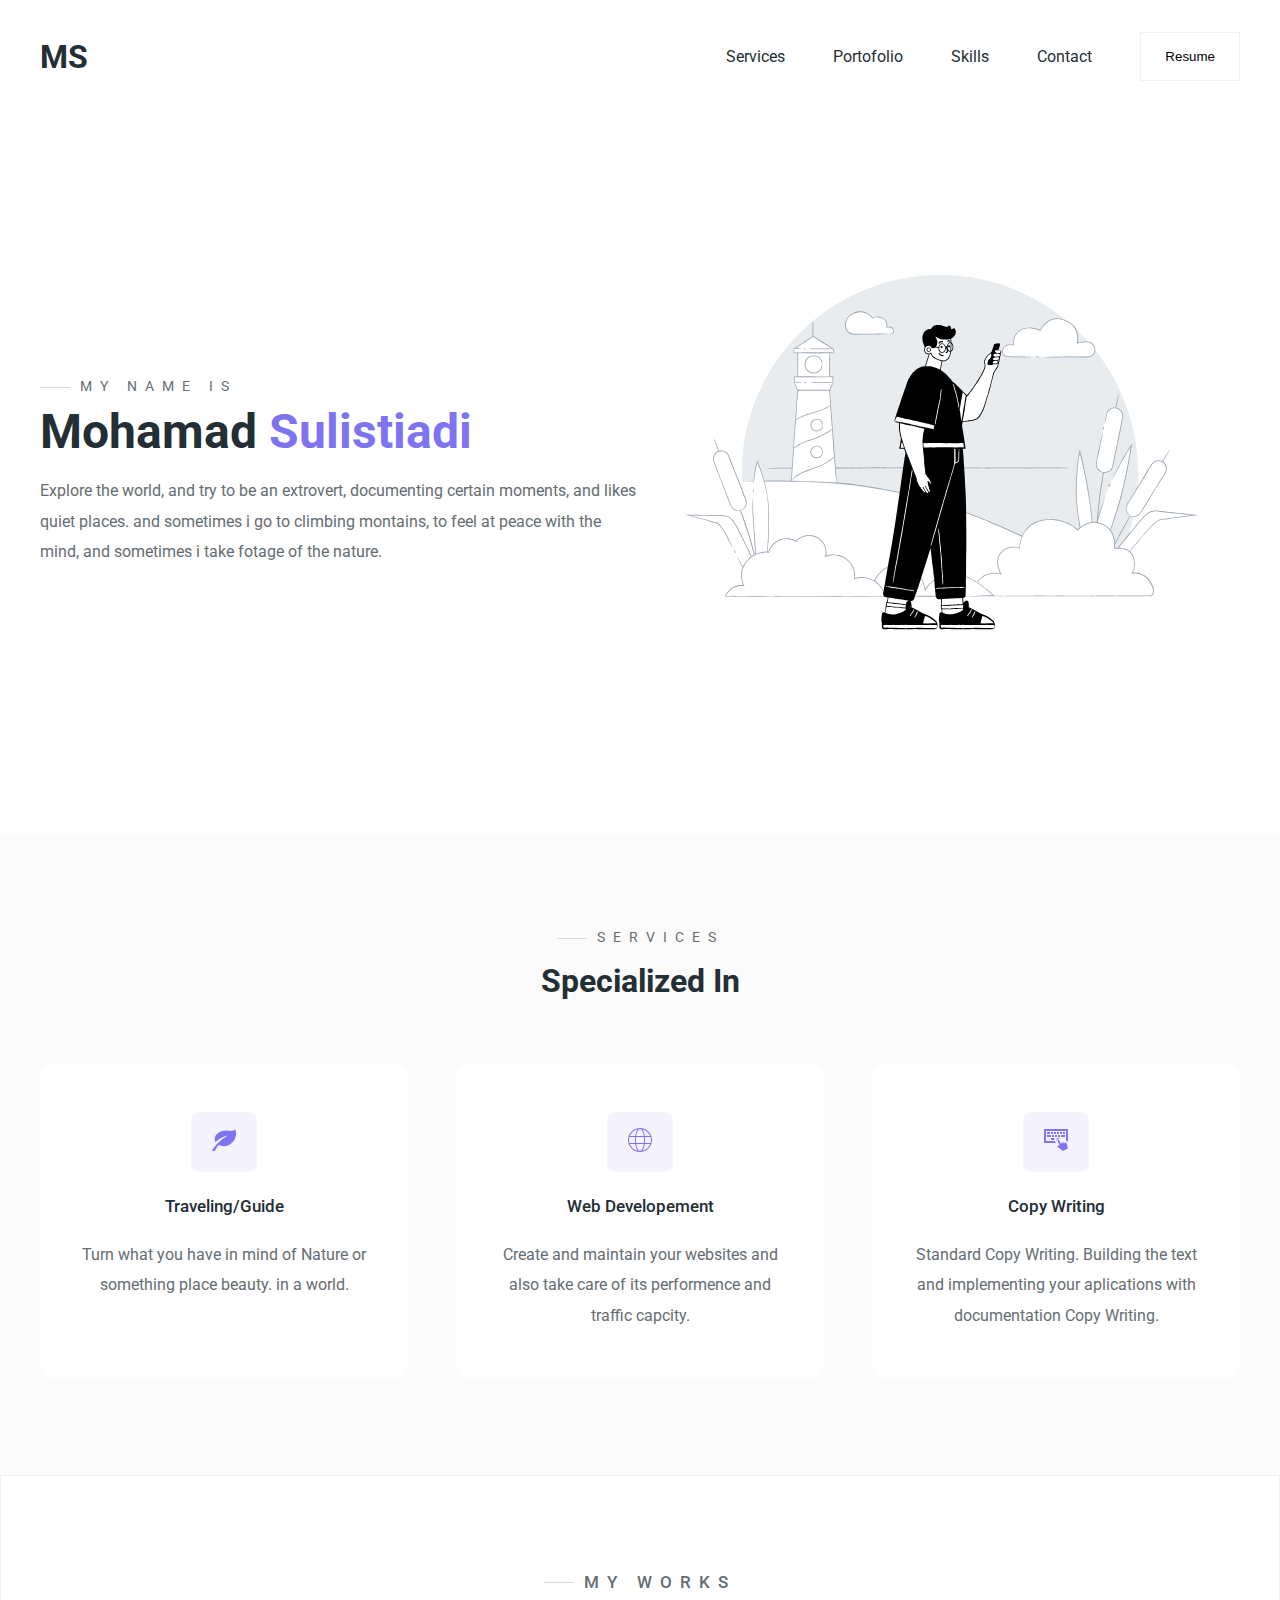
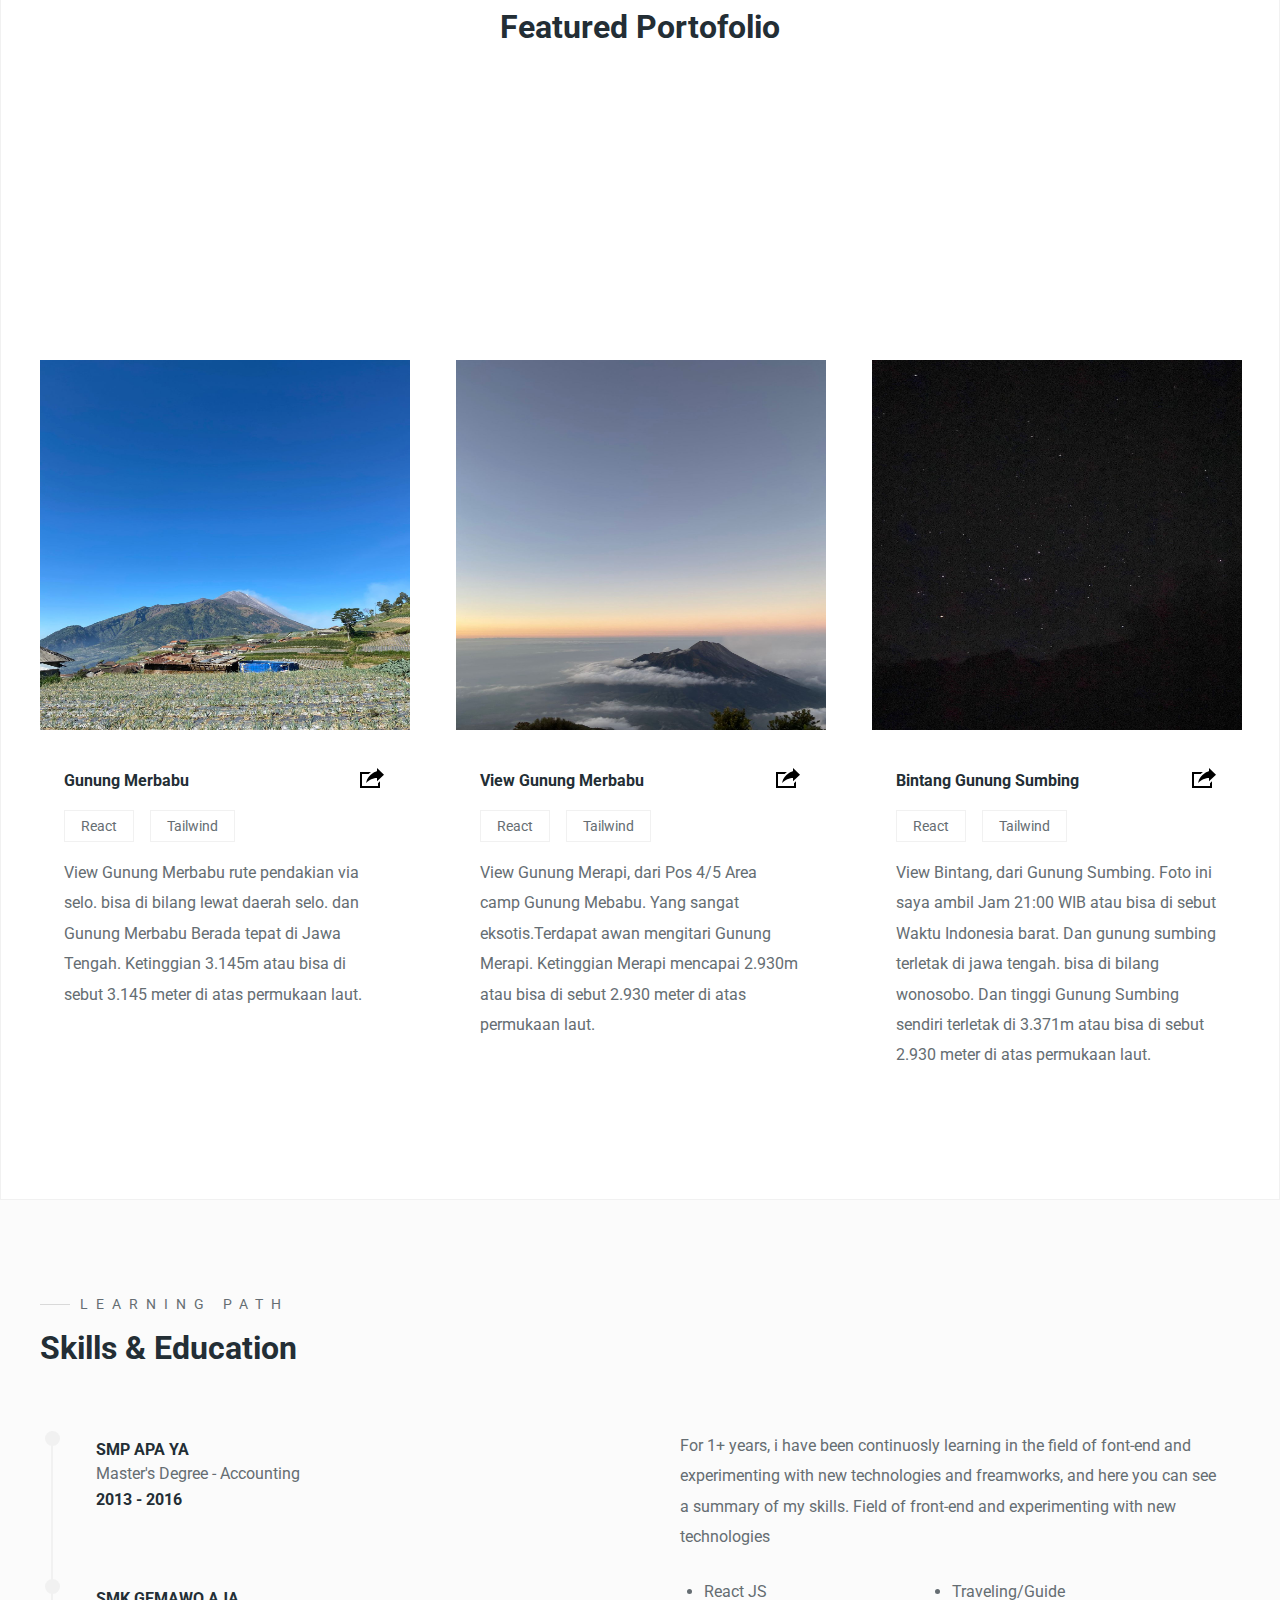
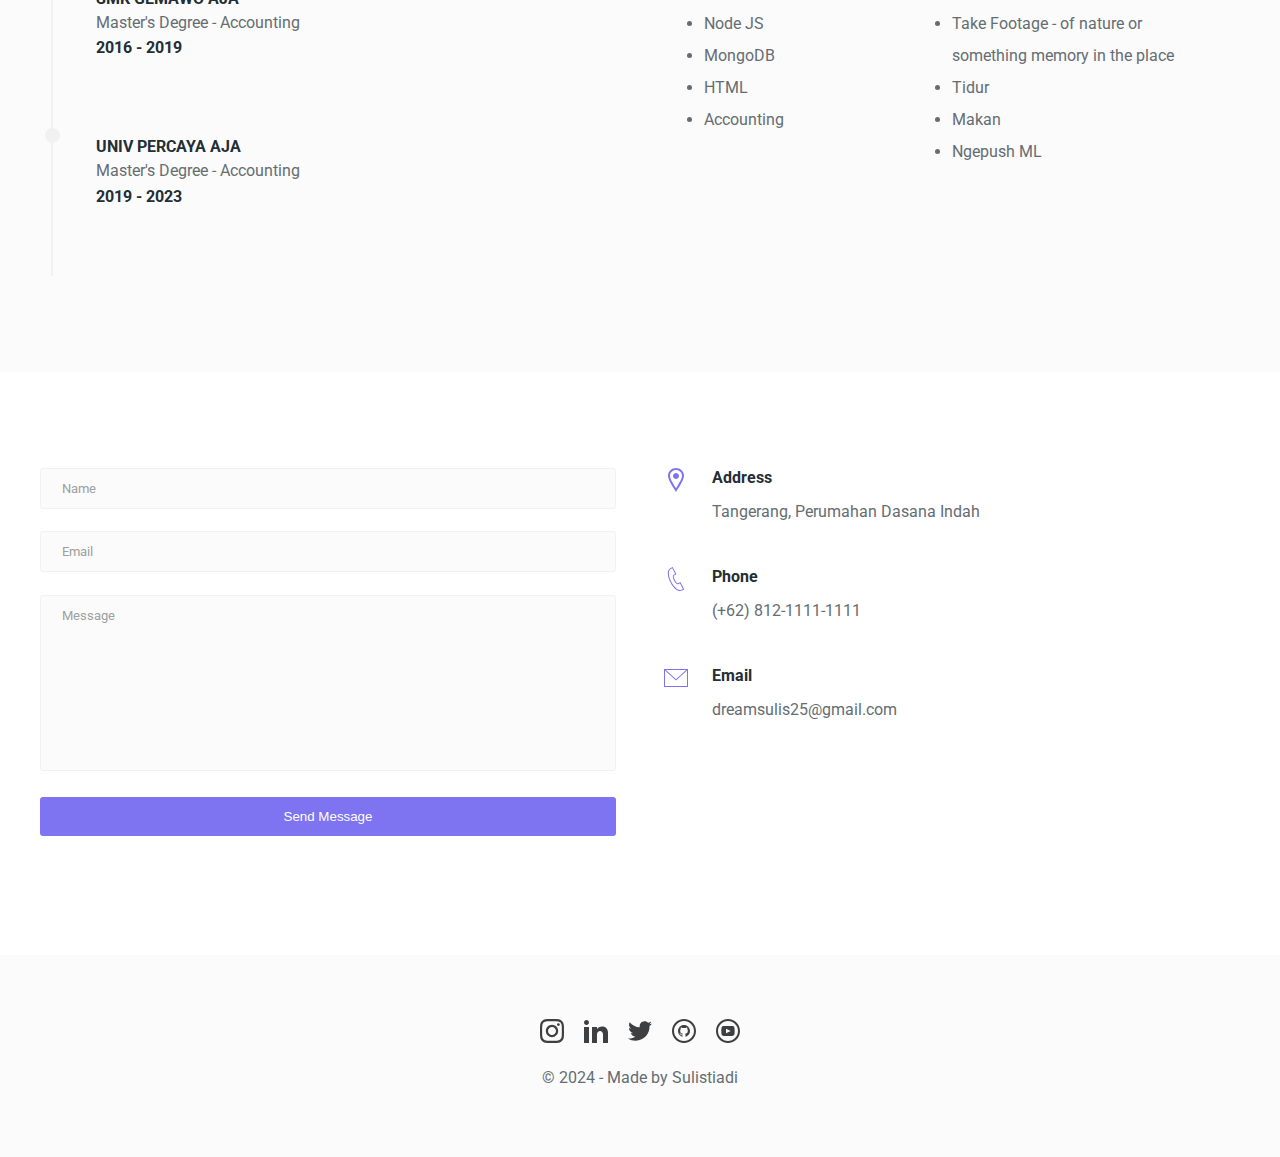
==== index.html @ d94ab7dd "Add files via upload" ====
<!DOCTYPE html>
<html lang="en">
<head>
    <meta charset="UTF-8">
    <meta name="viewport" content="width=device-width, initial-scale=1.0">
    <title>Sulistiadi - Website PortoFolio</title>
    <link rel="stylesheet" href="style.css">
    <link rel="stylesheet" href="responsive.css">
</head>
<body>

    <!-- Header -->
    <header>
        <div class="main-container">
            <div class="nav">
                <div class="logo">
                    <a href="">MS</a>
            </div>

                <nav>
                    <ul>
                        <li><a href="#services">Services</a></li>
                        <li><a href="#portofolio">Portofolio</a></li>
                        <li><a href="#skills">Skills</a></li>
                        <li><a href="#contact">Contact</a></li>
                        <li>
                            <a href="" target="">
                            <button class="btn">Resume</button>
                    </a>
                 </li>
                </ul>
             </nav>
                <div class="burger">
                <div class="line-1"></div>
                <div class="line-2"></div>
                <div class="line-3"></div> 
            </div> 
            </div>
            <section id="hero">
                <div class="hero-left">
                    <h3 class="pre-tittle">My Name Is </h3>
                    <h1 class="hero-name">Mohamad <span>Sulistiadi</span></h1>
                    <p>Explore the world, and try to be an extrovert,
                        documenting certain moments, and likes quiet places. and sometimes i go to climbing montains, to feel at peace with the mind, and sometimes i take fotage of the nature.
                    </p>
                </div>
                <div class="hero-right">
                    <img src="./images/hero.svg" alt="Person Standing">
                </div>
            </section>
            </div>
    </header>
    <!-- End of Header-->
    
    <section id="services">
        <div class="services main-container">
            <h3 class="pre-tittle">Services</h3>
            <h1 class="section-tittle services-tittle">Specialized In</h1>
            
            <div class="grid-3">
                <!-- Service 1-->
                <div class="service">
                    <div class="service-icon">
                        <svg xmlns="http://www.w3.org/2000/svg" width="24" height="24" viewBox="0 0 24 24"><path d="M15.787 7.531c-5.107 2.785-12.72 9.177-15.787 15.469h2.939c.819-2.021 2.522-4.536 3.851-5.902 8.386 3.747 17.21-2.775 17.21-11.343 0-1.535-.302-3.136-.92-4.755-2.347 3.119-5.647 1.052-10.851 1.625-7.657.844-11.162 6.797-8.764 11.54 3.506-3.415 9.523-6.38 12.322-6.634z"/></svg>
                    </div>
                    <h4>Traveling/Guide</h4>
                    <p>
                        Turn what you have in mind of Nature or something place beauty. in a world.
                    </p>
                </div>
                <!-- Service 2-->
                <div class="service">
                    <div class="service-icon">
                        <svg width="24" height="24" xmlns="http://www.w3.org/2000/svg" fill-rule="evenodd" clip-rule="evenodd"><path d="M12.02 0c6.614.011 11.98 5.383 11.98 12 0 6.623-5.376 12-12 12-6.623 0-12-5.377-12-12 0-6.617 5.367-11.989 11.981-12h.039zm3.694 16h-7.427c.639 4.266 2.242 7 3.713 7 1.472 0 3.075-2.734 3.714-7m6.535 0h-5.523c-.426 2.985-1.321 5.402-2.485 6.771 3.669-.76 6.671-3.35 8.008-6.771m-14.974 0h-5.524c1.338 3.421 4.34 6.011 8.009 6.771-1.164-1.369-2.059-3.786-2.485-6.771m-.123-7h-5.736c-.331 1.166-.741 3.389 0 6h5.736c-.188-1.814-.215-3.925 0-6m8.691 0h-7.685c-.195 1.8-.225 3.927 0 6h7.685c.196-1.811.224-3.93 0-6m6.742 0h-5.736c.062.592.308 3.019 0 6h5.736c.741-2.612.331-4.835 0-6m-12.825-7.771c-3.669.76-6.671 3.35-8.009 6.771h5.524c.426-2.985 1.321-5.403 2.485-6.771m5.954 6.771c-.639-4.266-2.242-7-3.714-7-1.471 0-3.074 2.734-3.713 7h7.427zm-1.473-6.771c1.164 1.368 2.059 3.786 2.485 6.771h5.523c-1.337-3.421-4.339-6.011-8.008-6.771"/></svg>
                    </div>
                    <h4>Web Developement</h4>
                    <p>
                        Create and maintain your websites and also take care of its performence and traffic capcity.
                    </p>
                </div>
                <!-- Service 3-->
                <div class="service">
                    <div class="service-icon">
                        <svg xmlns="http://www.w3.org/2000/svg" width="24" height="24" viewBox="0 0 24 24"><path d="M13.137 10.15c.312-.146.638-.18.943-.125.649.119 1.197.646 1.276 1.37-.225-.25-.515-.405-.825-.462-.315-.056-.651-.013-.964.133-.622.292-.987.913-.889 1.584-.744-.767-.513-2.044.459-2.5zm.965 9.247c.642.355 2.649 1.328 4.766 3.603l5.132-2.407c-.876-1.866-.34-2.963-1.208-4.816-.594-1.266-1.047-1.368-1.907-1.366l.306.652c.185.393-.412.67-.594.278l-.272-.583c-.223-.473-.851-.318-1.406-.293l.372.792c.184.392-.408.671-.594.277l-.322-.686c-.227-.485-.879-.308-1.439-.271l.393.839c.185.394-.41.669-.592.278l-1.597-3.395c-.494-1.056-2.133-.332-1.62.759l2.351 5.02c-.317-.187-.892-.412-1.282-.483-1.206-.218-1.909 1.017-.487 1.802zm-7.102-13.397h2v-2h-2v2zm10 3h4v-2h-4v2zm2-3h2v-2h-2v2zm-11 3h2v-2h-2v2zm-5-5v2h3v-2h-3zm7.297 6.922c.06-.326.179-.631.323-.922h-3.62v2h3.286c-.045-.356-.055-.717.011-1.078zm-7.297-1.922h4v-2h-4v2zm7-3h2v-2h-2v2zm6 0h2v-2h-2v2zm-4.758 8.042c-.295-.304-.506-.664-.674-1.042h-8.568v-10h20v9.53c.825.19 1.465.627 2 1.366v-12.896h-24v14h12.17l-.928-.958zm-.242-5.042h2v-2h-2v2zm3 0h2v-2h-2v2zm-1-3h2v-2h-2v2z"/></svg>
                    </div>
                    <h4>Copy Writing</h4>
                    <p>
                        Standard Copy Writing. Building the text and implementing your aplications
                        with documentation Copy Writing.
                    </p>
                </div>
            </div>
        </div>
    </section>

    <!-- Portofolio -->
    <section id="portofolio">
        <div class="portofolio main-container">
            <h3 class="pre-tittle">My Works</h3>
            <h1 class="section-tittle services-tittle">Featured Portofolio</h1>

            <div class="grid-3">
                <!-- Portofolio 1 -->
                <div class="portofolio">
                    <div class="portofolio-cover">
                    </div>
                    <img src="images/sulis.png" alt="portofolio 1">
                    <div class="portofolio-info">
                        <div class="portofolio-tittle">
                            <h4>Gunung Merbabu</h4>
                            <a href="/" class="portofolio-link">
                                <svg xmlns="http://www.w3.org/2000/svg" width="24" height="24" viewBox="0 0 24 24"><path d="M6 17c2.269-9.881 11-11.667 11-11.667v-3.333l7 6.637-7 6.696v-3.333s-6.17-.171-11 5zm12 .145v2.855h-16v-12h6.598c.768-.787 1.561-1.449 2.339-2h-10.937v16h20v-6.769l-2 1.914z"/></svg>
                            </a>
                        </div>

                        <div class="portofolio-tags">
                            <div>React</div>
                            <div>Tailwind</div>
                        </div>

                        <p>View Gunung Merbabu rute pendakian via selo. bisa di bilang lewat daerah selo. dan Gunung Merbabu Berada tepat di Jawa Tengah. Ketinggian 3.145m atau bisa di sebut 3.145 meter di atas permukaan laut.</p>

                    </div>
                </div>
                
                <!-- Portofolio 2 -->
                <div class="portofolio">
                    <div class="portofolio-cover">
                    </div>
                    <img src="images/sulis1.png" alt="portofolio 2">
                    <div class="portofolio-info">
                        <div class="portofolio-tittle">
                            <h4>View Gunung Merbabu</h4>
                            <a href="/" class="portofolio-link">
                                <svg xmlns="http://www.w3.org/2000/svg" width="24" height="24" viewBox="0 0 24 24"><path d="M6 17c2.269-9.881 11-11.667 11-11.667v-3.333l7 6.637-7 6.696v-3.333s-6.17-.171-11 5zm12 .145v2.855h-16v-12h6.598c.768-.787 1.561-1.449 2.339-2h-10.937v16h20v-6.769l-2 1.914z"/></svg>
                            </a>
                        </div>

                        <div class="portofolio-tags">
                            <div>React</div>
                            <div>Tailwind</div>
                        </div>

                        <p>View Gunung Merapi, dari Pos 4/5 Area camp Gunung Mebabu. Yang sangat eksotis.Terdapat awan mengitari Gunung Merapi. Ketinggian Merapi mencapai 2.930m atau bisa di sebut 2.930 meter di atas permukaan laut.</p>

                    </div>
                </div>

                <!-- Portofolio 3 -->
                <div class="portofolio">
                    <div class="portofolio-cover">
                    </div>
                    <img src="images/sulis2.png" alt="portofolio 3">
                    <div class="portofolio-info">
                        <div class="portofolio-tittle">
                            <h4>Bintang Gunung Sumbing</h4>
                            <a href="/" class="portofolio-link">
                                <svg xmlns="http://www.w3.org/2000/svg" width="24" height="24" viewBox="0 0 24 24"><path d="M6 17c2.269-9.881 11-11.667 11-11.667v-3.333l7 6.637-7 6.696v-3.333s-6.17-.171-11 5zm12 .145v2.855h-16v-12h6.598c.768-.787 1.561-1.449 2.339-2h-10.937v16h20v-6.769l-2 1.914z"/></svg>
                            </a>
                        </div>

                        <div class="portofolio-tags">
                            <div>React</div>
                            <div>Tailwind</div>
                        </div>

                        <p>View Bintang, dari Gunung Sumbing. Foto ini saya ambil Jam 21:00 WIB atau bisa di sebut Waktu Indonesia barat. Dan gunung sumbing terletak di jawa tengah. bisa di bilang wonosobo. Dan tinggi Gunung Sumbing sendiri terletak di 3.371m atau bisa di sebut 2.930 meter di atas permukaan laut.</p>

                    </div>
                </div>
            </div>
        </div>
    </section>
    <!-- End of Portofolio -->

    <!-- Skill & Education -->
        <section id="skills">
            <div class="skills main-container">
                <h3 class="pre-tittle">Learning Path</h3>
                <h1 class="section-tittle">Skills & Education</h1>

                <div class="skills-grid">
                    <div class="skills-left">
                        <!-- Education 1-->
                        <div class="education">
                            <div class="line">
                                <div></div>
                        </div>
                        <div class="education-info">
                        <h4 class="education-tittle">SMP APA YA</h4>
                        <p>Master's Degree - Accounting</p>
                        <h4 class="education-years">2013 - 2016</h4>
                        </div>
                        </div>
                        <!-- Education 2-->
                        <div class="education">
                            <div class="line">
                                <div></div>
                        </div>
                        <div class="education-info">
                        <h4 class="education-tittle">SMK GEMAWO AJA</h4>
                        <p>Master's Degree - Accounting</p>
                        <h4 class="education-years">2016 - 2019</h4>
                        </div>
                        </div>
                        <!-- Education 3 -->
                        <div class="education">
                            <div class="line">
                                <div></div>
                        </div>
                        <div class="education-info">
                        <h4 class="education-tittle">UNIV PERCAYA AJA</h4>
                        <p>Master's Degree - Accounting</p>
                        <h4 class="education-years">2019 - 2023</h4>
                        </div>
                        </div>
                    </div>
                    <div class="skills-right">
                        <p>For 1+ years, i have been continuosly learning in the field of
                        font-end and experimenting with new technologies and freamworks,
                        and here you can see a summary of my skills. Field of front-end
                        and experimenting with new technologies
                    </p>
                    <div class="skills-list">
                        <ul>
                            <li>React JS</li>
                            <li>Node JS</li>
                            <li>MongoDB</li>
                            <li>HTML</li>
                            <li>Accounting</li>
                        </ul>

                        <ul>
                            <li>Traveling/Guide</li>
                            <li>Take Footage - of nature or something memory in the place</li>
                            <li>Tidur</li>
                            <li>Makan</li>
                            <li>Ngepush ML</li>
                        </ul>
                    </div>
                </div>
            </div>
        </section>

    <!-- End of skill & Education-->

    <!-- Contact -->
    <section id="contact">
        <div class="contact main-container">
            <div class="contact-left">
                <form class="contact-form" action="https://formspree.io/f/xyyrbgye" method="POST">
                    <div>
                        <input type="text" placeholder="Name" name="name">
                    </div>
                    <div>
                        <input type="email" placeholder="Email" name="email">
                    </div>
                    <div>
                    <textarea name="message" name="message" placeholder="Message" cols="30" rows="10"></textarea>
                    </div>
                    <div>
                        <button class="btn-submit">Send Message</button>
                    </div>
                </form>
            </div>
                <div class="contact-right">
                    <!-- Contact item 1-->
                    <div class="contact-item">
                        <div class="contact-item-icon">
                            <svg xmlns="http://www.w3.org/2000/svg" width="24" height="24" viewBox="0 0 24 24"><path d="M12 2c3.196 0 6 2.618 6 5.602 0 3.093-2.493 7.132-6 12.661-3.507-5.529-6-9.568-6-12.661 0-2.984 2.804-5.602 6-5.602m0-2c-4.198 0-8 3.403-8 7.602 0 4.198 3.469 9.21 8 16.398 4.531-7.188 8-12.2 8-16.398 0-4.199-3.801-7.602-8-7.602zm0 11c-1.657 0-3-1.343-3-3s1.343-3 3-3 3 1.343 3 3-1.343 3-3 3z"/></svg>
                        </div>
                    <div class="contact-item-detail">
                        <h4>Address</h4>
                        <p>Tangerang, Perumahan Dasana Indah</p>
                    </div>
                    </div>
                    <!-- Contact item 2 -->
                    <div class="contact-item">
                        <div class="contact-item-icon">
                            <svg width="24" height="24" xmlns="http://www.w3.org/2000/svg" fill-rule="evenodd" clip-rule="evenodd"><path d="M8.26 1.289l-1.564.772c-5.793 3.02 2.798 20.944 9.31 20.944.46 0 .904-.094 1.317-.284l1.542-.755-2.898-5.594-1.54.754c-.181.087-.384.134-.597.134-2.561 0-6.841-8.204-4.241-9.596l1.546-.763-2.875-5.612zm7.746 22.711c-5.68 0-12.221-11.114-12.221-17.832 0-2.419.833-4.146 2.457-4.992l2.382-1.176 3.857 7.347-2.437 1.201c-1.439.772 2.409 8.424 3.956 7.68l2.399-1.179 3.816 7.36s-2.36 1.162-2.476 1.215c-.547.251-1.129.376-1.733.376"/></svg>
                        </div>
                    <div class="contact-item-detail">
                        <h4>Phone</h4>
                        <p>(+62) 812-1111-1111</p>
                    </div>
                    </div>
                    <!-- Contact item 3 -->
                    <div class="contact-item">
                        <div class="contact-item-icon">
                            <svg width="24" height="24" xmlns="http://www.w3.org/2000/svg" fill-rule="evenodd" clip-rule="evenodd"><path d="M24 21h-24v-18h24v18zm-23-16.477v15.477h22v-15.477l-10.999 10-11.001-10zm21.089-.523h-20.176l10.088 9.171 10.088-9.171z"/></svg>
                        </div>
                    <div class="contact-item-detail">
                        <h4>Email</h4>
                        <p>dreamsulis25@gmail.com</p>
                    </div>
                    </div>
                </div>
            </div>
    </section>

    <!-- End of Contact-->

    <!-- Footer -->
        <footer>
            <div class="footer-icons">
                <a href="">
                    <svg xmlns="http://www.w3.org/2000/svg" width="24" height="24" viewBox="0 0 24 24"><path d="M12 2.163c3.204 0 3.584.012 4.85.07 3.252.148 4.771 1.691 4.919 4.919.058 1.265.069 1.645.069 4.849 0 3.205-.012 3.584-.069 4.849-.149 3.225-1.664 4.771-4.919 4.919-1.266.058-1.644.07-4.85.07-3.204 0-3.584-.012-4.849-.07-3.26-.149-4.771-1.699-4.919-4.92-.058-1.265-.07-1.644-.07-4.849 0-3.204.013-3.583.07-4.849.149-3.227 1.664-4.771 4.919-4.919 1.266-.057 1.645-.069 4.849-.069zm0-2.163c-3.259 0-3.667.014-4.947.072-4.358.2-6.78 2.618-6.98 6.98-.059 1.281-.073 1.689-.073 4.948 0 3.259.014 3.668.072 4.948.2 4.358 2.618 6.78 6.98 6.98 1.281.058 1.689.072 4.948.072 3.259 0 3.668-.014 4.948-.072 4.354-.2 6.782-2.618 6.979-6.98.059-1.28.073-1.689.073-4.948 0-3.259-.014-3.667-.072-4.947-.196-4.354-2.617-6.78-6.979-6.98-1.281-.059-1.69-.073-4.949-.073zm0 5.838c-3.403 0-6.162 2.759-6.162 6.162s2.759 6.163 6.162 6.163 6.162-2.759 6.162-6.163c0-3.403-2.759-6.162-6.162-6.162zm0 10.162c-2.209 0-4-1.79-4-4 0-2.209 1.791-4 4-4s4 1.791 4 4c0 2.21-1.791 4-4 4zm6.406-11.845c-.796 0-1.441.645-1.441 1.44s.645 1.44 1.441 1.44c.795 0 1.439-.645 1.439-1.44s-.644-1.44-1.439-1.44z"/></svg>
                </a>
                <a href="">
                    <svg xmlns="http://www.w3.org/2000/svg" width="24" height="24" viewBox="0 0 24 24"><path d="M4.98 3.5c0 1.381-1.11 2.5-2.48 2.5s-2.48-1.119-2.48-2.5c0-1.38 1.11-2.5 2.48-2.5s2.48 1.12 2.48 2.5zm.02 4.5h-5v16h5v-16zm7.982 0h-4.968v16h4.969v-8.399c0-4.67 6.029-5.052 6.029 0v8.399h4.988v-10.131c0-7.88-8.922-7.593-11.018-3.714v-2.155z"/></svg>
                </a>
                <a href="">
                    <svg xmlns="http://www.w3.org/2000/svg" width="24" height="24" viewBox="0 0 24 24"><path d="M24 4.557c-.883.392-1.832.656-2.828.775 1.017-.609 1.798-1.574 2.165-2.724-.951.564-2.005.974-3.127 1.195-.897-.957-2.178-1.555-3.594-1.555-3.179 0-5.515 2.966-4.797 6.045-4.091-.205-7.719-2.165-10.148-5.144-1.29 2.213-.669 5.108 1.523 6.574-.806-.026-1.566-.247-2.229-.616-.054 2.281 1.581 4.415 3.949 4.89-.693.188-1.452.232-2.224.084.626 1.956 2.444 3.379 4.6 3.419-2.07 1.623-4.678 2.348-7.29 2.04 2.179 1.397 4.768 2.212 7.548 2.212 9.142 0 14.307-7.721 13.995-14.646.962-.695 1.797-1.562 2.457-2.549z"/></svg>
                </a>
                <a href="">
                    <svg xmlns="http://www.w3.org/2000/svg" width="24" height="24" viewBox="0 0 24 24"><path d="M12 2c5.514 0 10 4.486 10 10s-4.486 10-10 10-10-4.486-10-10 4.486-10 10-10zm0-2c-6.627 0-12 5.373-12 12s5.373 12 12 12 12-5.373 12-12-5.373-12-12-12zm0 6c-3.313 0-6 2.686-6 6 0 2.651 1.719 4.9 4.104 5.693.3.056.396-.13.396-.289v-1.117c-1.669.363-2.017-.707-2.017-.707-.272-.693-.666-.878-.666-.878-.544-.373.041-.365.041-.365.603.042.92.619.92.619.535.917 1.403.652 1.746.499.054-.388.209-.652.381-.802-1.333-.152-2.733-.667-2.733-2.965 0-.655.234-1.19.618-1.61-.062-.153-.268-.764.058-1.59 0 0 .504-.161 1.65.615.479-.133.992-.199 1.502-.202.51.002 1.023.069 1.503.202 1.146-.776 1.648-.615 1.648-.615.327.826.121 1.437.06 1.588.385.42.617.955.617 1.61 0 2.305-1.404 2.812-2.74 2.96.216.186.412.551.412 1.111v1.646c0 .16.096.347.4.288 2.383-.793 4.1-3.041 4.1-5.691 0-3.314-2.687-6-6-6z"/></svg>
                </a>
                <a href="">
                    <svg xmlns="http://www.w3.org/2000/svg" width="24" height="24" viewBox="0 0 24 24"><path d="M16.23 7.102c-2.002-.136-6.462-.135-8.461 0-2.165.148-2.419 1.456-2.436 4.898.017 3.436.27 4.75 2.437 4.898 1.999.135 6.459.136 8.461 0 2.165-.148 2.42-1.457 2.437-4.898-.018-3.436-.271-4.75-2.438-4.898zm-6.23 7.12v-4.444l4.778 2.218-4.778 2.226zm2-12.222c5.514 0 10 4.486 10 10s-4.486 10-10 10-10-4.486-10-10 4.486-10 10-10zm0-2c-6.627 0-12 5.373-12 12s5.373 12 12 12 12-5.373 12-12-5.373-12-12-12z"/></svg>
                </a>
            </div>
            <p>&#169; 2024 - Made by Sulistiadi</p>
        </footer>

    <!-- Footer End -->

    <script src="scripts/main.js"></script>
  </body>
</html>
---- style.css ----
@import url('https://fonts.googleapis.com/css2?family=Roboto:ital,wght@0,100;0,300;0,400;0,500;0,700;0,900;1,100;1,300;1,400;1,500;1,700;1,900&display=swap');

:root {
    --primaryTextColor: #232e35;
    --secondaryTextColor: #656d72;

    --borderColor: #f1f1f1;
    --lineColor: #d9d9d9;

    --primaryBackgroundColor: #fff;
    --seconddaryBackgroundColor: #fbfbfb;
    --thirdBackgroundColor: #f5f3fe;

    --primaryIconColor: #7e74f1;
    --primaryIconColorHover: #5d51e8;

    --sectionPadding: 6rem 0;
    --itemBorderRadius: 0.7rem;

}

* {
    margin: 0;
    padding: 0;
    box-sizing: border-box;
}

body {
    font-family: "Roboto", sans-serif;
}

h1,h2,h3,h4,h5,h6, strong {
    color: var(--primaryTextColor);
}

p {
    font-size: 1rem; /* 16px */
    line-height: 1.9rem;
}

p, span, label, input, textarea, li {
    color: var(--secondaryTextColor)
}

a {
    text-decoration: none;
}

.main-container {
    width: 1200px;
    margin: 0 auto;
}

@media screen and (max-width: 1200px) {
    .main-container {
        width: 90%;
    }
}

/* Button */
.btn {
    padding: 1rem 1.5rem;
    background: white;
    border: 1.5px solid var(--borderColor);
    cursor: pointer;
    transition: 0.2 ease-in-out;
}

.btn:hover {
    box-shadow: rgba(0, 0, 0, 0.04) 0px 3px 5px;
}

/* Tittles */
.section-tittle {
    margin: 1rem 0 4rem;
    font-size: 2rem;
}

.pre-tittle {
    text-transform: uppercase;
    letter-spacing: .5rem;
    color: var(--secondaryTextColor);
    position: relative;
    padding-left: 40px;
    width: fit-content;
    font-weight: 400;
    font-size: .9rem;
}

.pre-tittle:before {
    content: "";
    width: 30px;
    height: 1px;
    background: var(--lineColor);
    position: absolute;
    display: block;
    left: 0;
    top: 50%;
}
/* Layout */
.grid-3 {
    display: grid;
    grid-template-columns: repeat(auto-fit, minmax(250px, 1fr));
    gap: 3rem;
}

/* Logo and Navigation Menu */

.nav {
    display: flex;
    justify-content: space-between;
    padding: 2rem 0;
}

.nav ul {
    list-style: none;
    display: flex;
    gap: 3rem;
}

.logo {
    display: flex;
    align-items: center;
    font-weight: 700;
    font-size: 2rem;
}

.logo a {
    color: var(--primaryTextColor);
}

nav ul li {
    display: flex;
    align-items: center;
}

nav ul li a {
    color: var(--primaryTextColor)
}

.burger div {
    width: 25px;
    height: 2px;
    background-color: #000;
    margin: 7px;
    transition: all 0.3s;
    z-index: 99;
}

.burger {
    display: none; 
    z-index: 99;
    position: fixed;
    top: 33px;
    right: 35px;
}

/* Hero Section */
#hero {
    height: 720px;
    display: grid;
    grid-template-columns: 1fr 1fr;
    align-items: center;
}

.hero-name {
    font-size: 3rem;
    font-weight: 700;
    margin: 0.5rem 0 1rem;
}

.hero-name span {
    color: var(--primaryIconColor);
}

.hero-right img {
    width: 90%;
}

.hero-right {
    display: flex;
    justify-content: center;
}

/* Services Section */

#services {
    background-color: var(--seconddaryBackgroundColor);
    padding: var(--sectionPadding);
}

.services .pre-tittle {
    margin: 0 auto;
}

.services-tittle {
    text-align: center;
}

.service {
    padding: 3rem 2rem;
    text-align: center;
    background: var(--primaryBackgroundColor);
    border-radius: var(--itemBorderRadius);
}

.service h4 {
    margin: 1.5rem 0;
    font-weight: 500;
    font-size: 1.05rem;
}

.service-icon {
    background: var(--thirdBackgroundColor);
    width: fit-content;
    margin: 0 auto;
    padding: 1rem 1.3rem;
    border-radius: 0.5rem;
}

.service-icon svg {
    fill: var(--primaryIconColor);
}

/* Portofolio section */
#portofolio {
    padding: var(--sectionPadding);
    border: 1px solid var(--borderColor);
}

.portofolio {
    border-radius: var(--itemBorderRadius);
    
}

.portofolio-cover {
    height: 250px;
}

.portofolio-cover img {
    width: 100%;
    height: 100%;
    object-fit: cover;
}

.portofolio img {
    height: 370px;
    width: 370px;
    margin: 0;
    margin-top: 1;
    
}

.portofolio-info {
    padding: 2rem 1.5rem;
}

.portofolio-tittle {
    display: flex;
    justify-content: space-between;
    align-items: center;
    gap: 1rem;
}

.portofolio h3 {
    font-weight: 500;
    font-size: 1.05rem;
}

.portofolio-tittle a svg:hover {
    fill: var(--primaryIconColor);
}

.portofolio-tittle a svg {
    transition: 0.2s ease-in-out;
}

.portofolio-tags {
    display: flex;
    gap: 1rem;
    margin: 1rem 0;
}

.portofolio-tags div {
    font-size: .9rem;
    border: 1px solid var(--borderColor);
    padding: .4rem 1rem;
    color: var(--secondaryTextColor);
}

#portofolio .pre-tittle {
    margin: 0 auto;
}


/* Skills & Education */
#skills {
    padding: var(--sectionPadding);
    background: var(--seconddaryBackgroundColor);
}

.skills-grid {
    display: grid;
    grid-template-columns: repeat(auto-fit, minmax(350px, 1fr));
    gap: 3rem;
}

.education {
    display: flex;
    gap: 2rem;
}

.education .line {
    padding: 0 0.7rem;
}

.education .line div {
    width: 2px;
    height: 100%;
    background: var(--borderColor);
    position: relative;
}

.education-info {
    margin: 0.6rem 0 1.4rem;
}

.education-years {
    margin-bottom: 3rem;
}

/* The dot on the line */
.education .line div:before {
    content: "";
    width: 15px;
    height: 15px;
    background: var(--borderColor);
    border-radius: 50%;
    position: absolute;
    left: -6px;
}

.skills-list {
    display: grid;
    grid-template-columns: 1fr 1fr;
    margin: 1.5rem;
}

.skills-right {
    line-height: 2rem;
    padding: 0 1rem;
}

/* Contact Section */
#contact {
    padding: var(--sectionPadding);
}

.contact {
    display: grid;
    grid-template-columns: repeat(auto-fit, minmax(350px, 1fr));
    gap: 3rem;
}

.contact-form div {
    margin-bottom: 1.4rem;
}

.contact-form input, 
.contact-form textarea {
    width: 100%;
    padding: 0.75rem 1.3rem;
    font-family: "Roboto", sans-serif;
    background: var(--seconddaryBackgroundColor);
    border: 1px solid var(--borderColor);
    border-radius: 3px;
    resize: none;
}

.contact-form input::placeholder, 
.contact-form textarea::placeholder {
    color: #9d9fa1;
}

.contact-form input:focus,
.contact-form textarea:focus {
    outline: none;
    border: 1px solid #7d7d7d;
}

.btn-submit {
    width: 100%;
    padding: .75rem 1.3rem;
    background-color: var(--primaryIconColor);
    color: #fff;
    border: none;
    border-radius: 3px;
    cursor: pointer;
    transition: 0.2s ease-in-out;
}

.btn-submit:hover {
    background-color: var(--primaryIconColorHover);
}

.contact-item {
    display: flex;
    gap: 1.5rem;
    margin-bottom: 2.5rem;
}

.contact-item-form {
    background: var(--thirdBackgroundColor);
    width: 53px;
    height: 53px;
    border-radius: 9px;
    display: flex;
    justify-content: center;
    align-items: center;
}

.contact-item-icon svg {
    fill: var(--primaryIconColor);
}

.contact-item-detail h4 {
    margin-bottom: 0.6rem;
}

/* Footer Section */

footer {
    padding: 4rem 0;
    background: var(--seconddaryBackgroundColor);
    text-align: center;
}

.footer-icons {
    margin-bottom: 1rem;
}

.footer-icons a {
    margin: 0 0.5rem;
}

.footer-icons svg {
    fill: #3e3f40;
}

.footer-icons a:hover svg {
    fill: #000;

}
---- responsive.css ----
@media screen and (max-width: 1000px) {
    p {
        font-size: .9rem;
        line-height: 1.8rem;
    }

    .grid-3 {
        gap: 1rem;
    }

    .skills-right ul li {
        font-size: 0.9rem;
    }
}

@media screen and (max-width: 825px) {
    /* Burger */
    .burger {
        display: block;
        cursor: pointer;
    }

    .toggle-burger .line-1 {
        transform: rotate(-45deg) translate(-5px, 7px);
    }

    .toggle-burger .line-2 {
        opacity: 0;
    }

    .toggle-burger .line-3 {
        transform: rotate(45deg) translate(-5px, -7px);
    }


    /* Navigation */
    nav {
        position: fixed;
        width: 50%;
        right: 0;
        top: 0;
        height: 100vh;
        flex-direction: column;
        background: var(--primaryBackgroundColor);
        border-left: 1px solid var(--borderColor);
        z-index: 9;
        transform: translateX(100%);
        transition: 0.4s ease-in-out;
    }

    nav ul {
        height: 100vh;
        align-items: center;
        flex-direction: column;
        justify-content: center;
    }

    .nav-active {
        transform: translateX(0);
    }

    :root {
        --sectionPadding: 4rem 0;
    }

    .section-tittle {
        font-size: 1.6rem;
        margin: 0.6rem 0 2.5rem;
    }

    .pre-tittle {
        font-size: 0.8rem;
    }

    /* Hero Section */
    #hero  {
        grid-template-columns: 1fr;
        height: fit-content;
    }

    .hero-right {
        order: -1;
    }

    .hero-right img {
        width: 70%;
    }

    .hero-left {
        text-align: center;
        padding-bottom: 5rem;
    }

    .hero-left .pre-tittle {
        margin: 0 auto;
    }

    .hero-name {
        font-size: 2.3rem;
        margin-bottom: 0.5rem;
    }

    /* Skills Section */
    .skills-grid {
        gap: 1rem;
    }

    /* Footer Section */
    footer {
        padding: 2rem 0;
    }
}

@media screen and (max-width: 640px) {
    /* Tittle */
    .section-tittle {
        font-size: 1.3rem;
    }

    .pre-tittle {
        font-size: 0.7rem;
    }
}
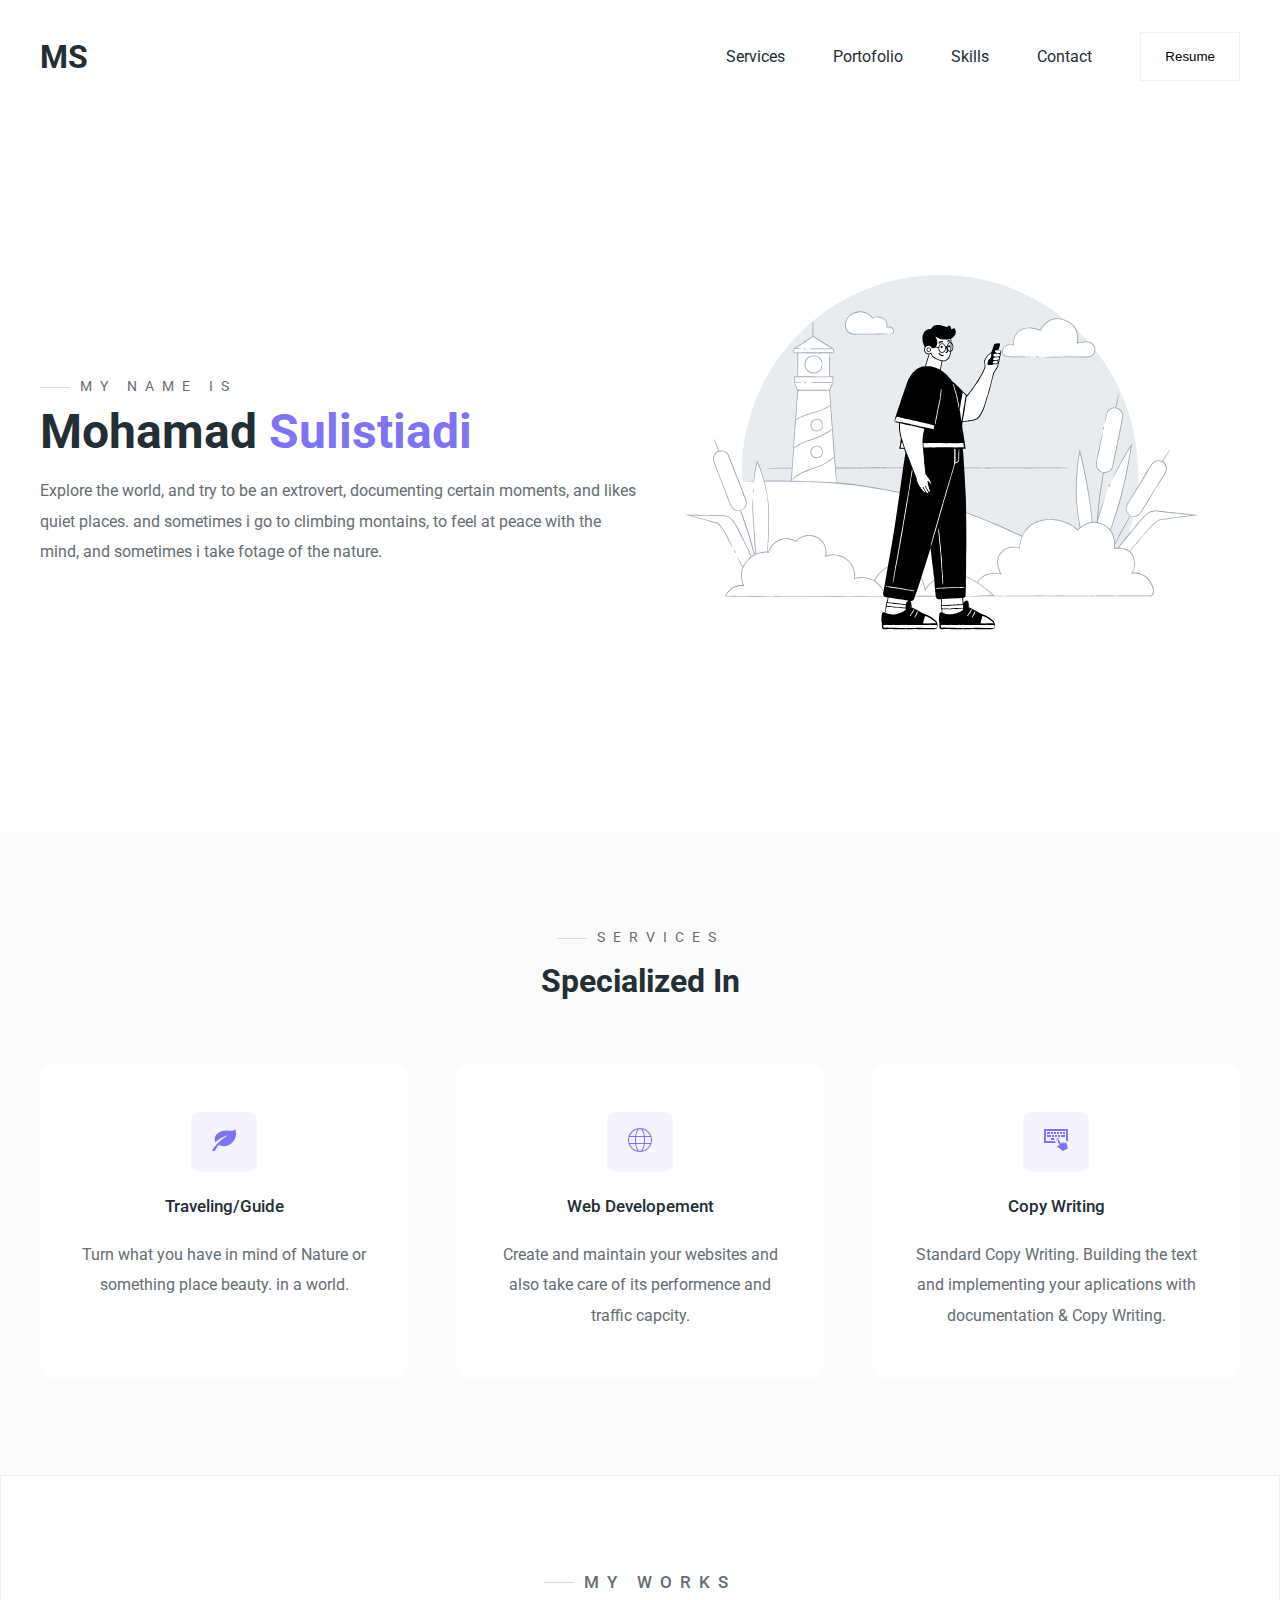
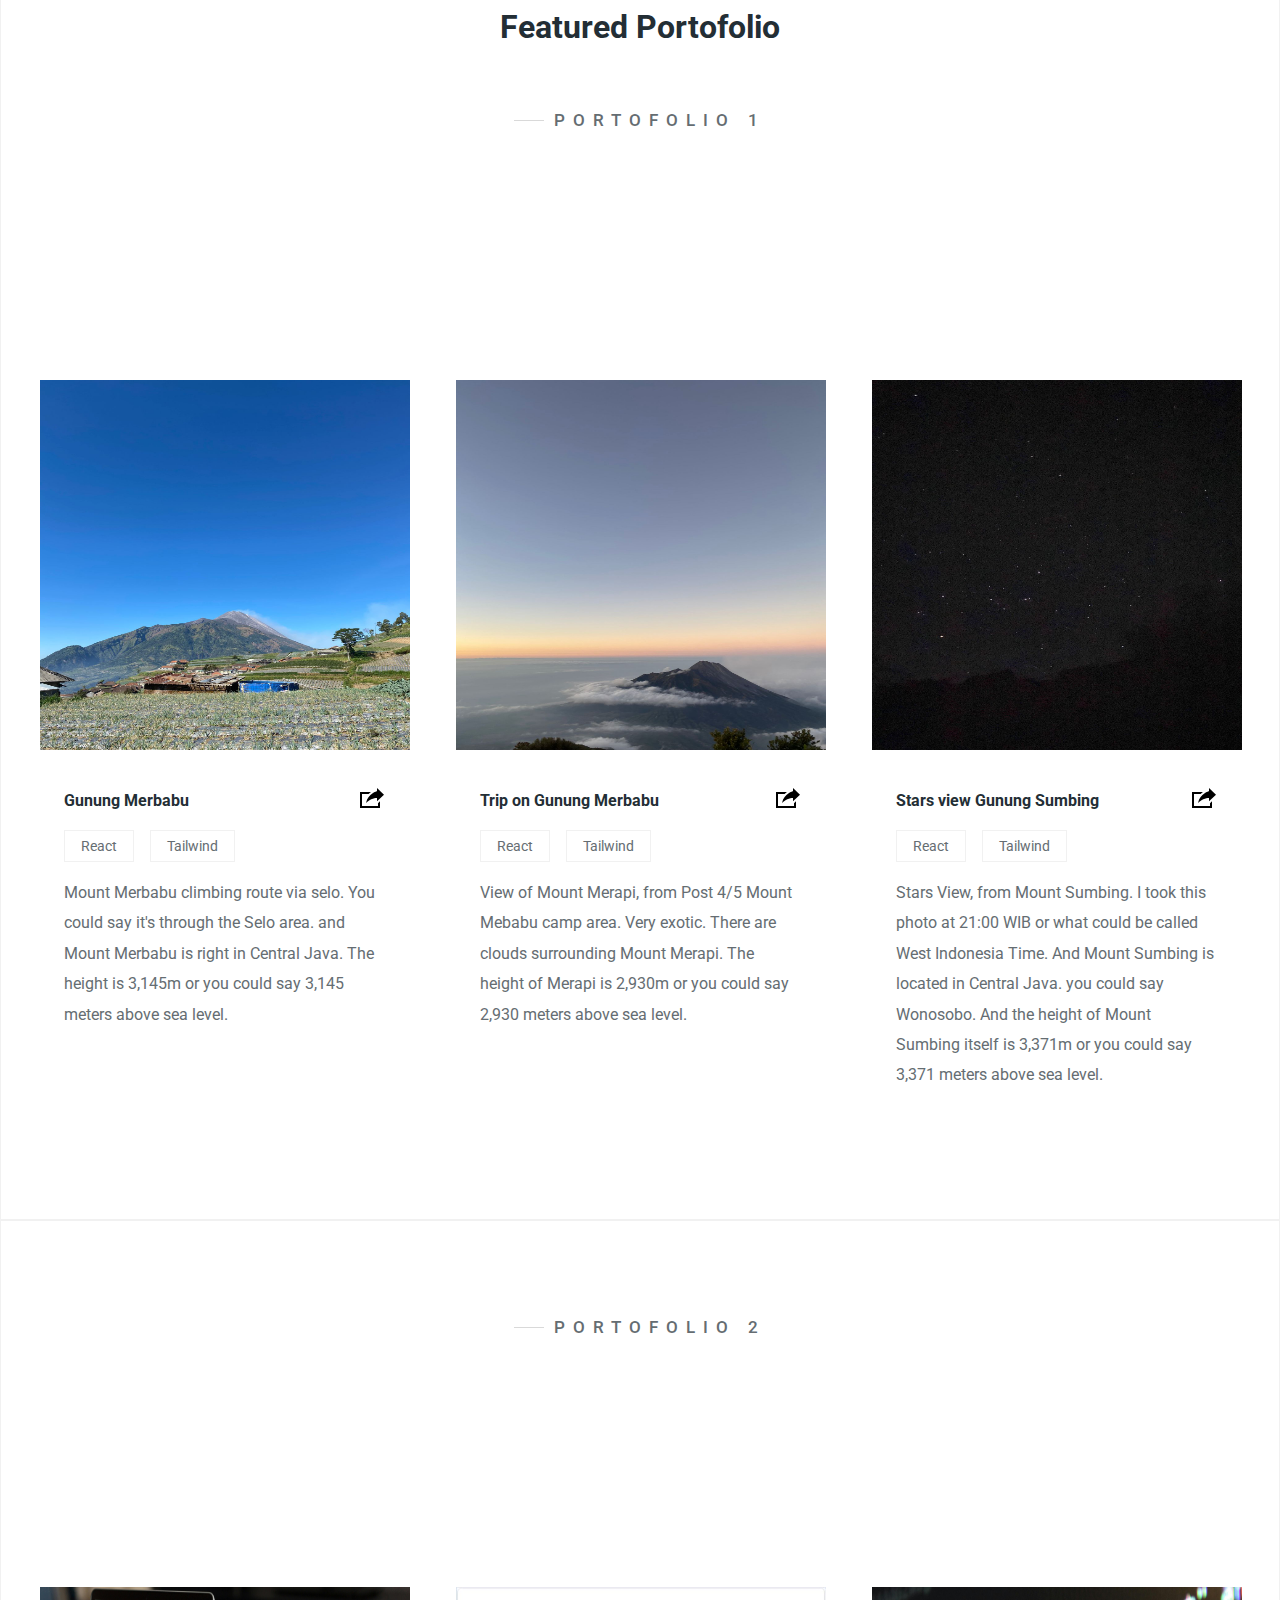
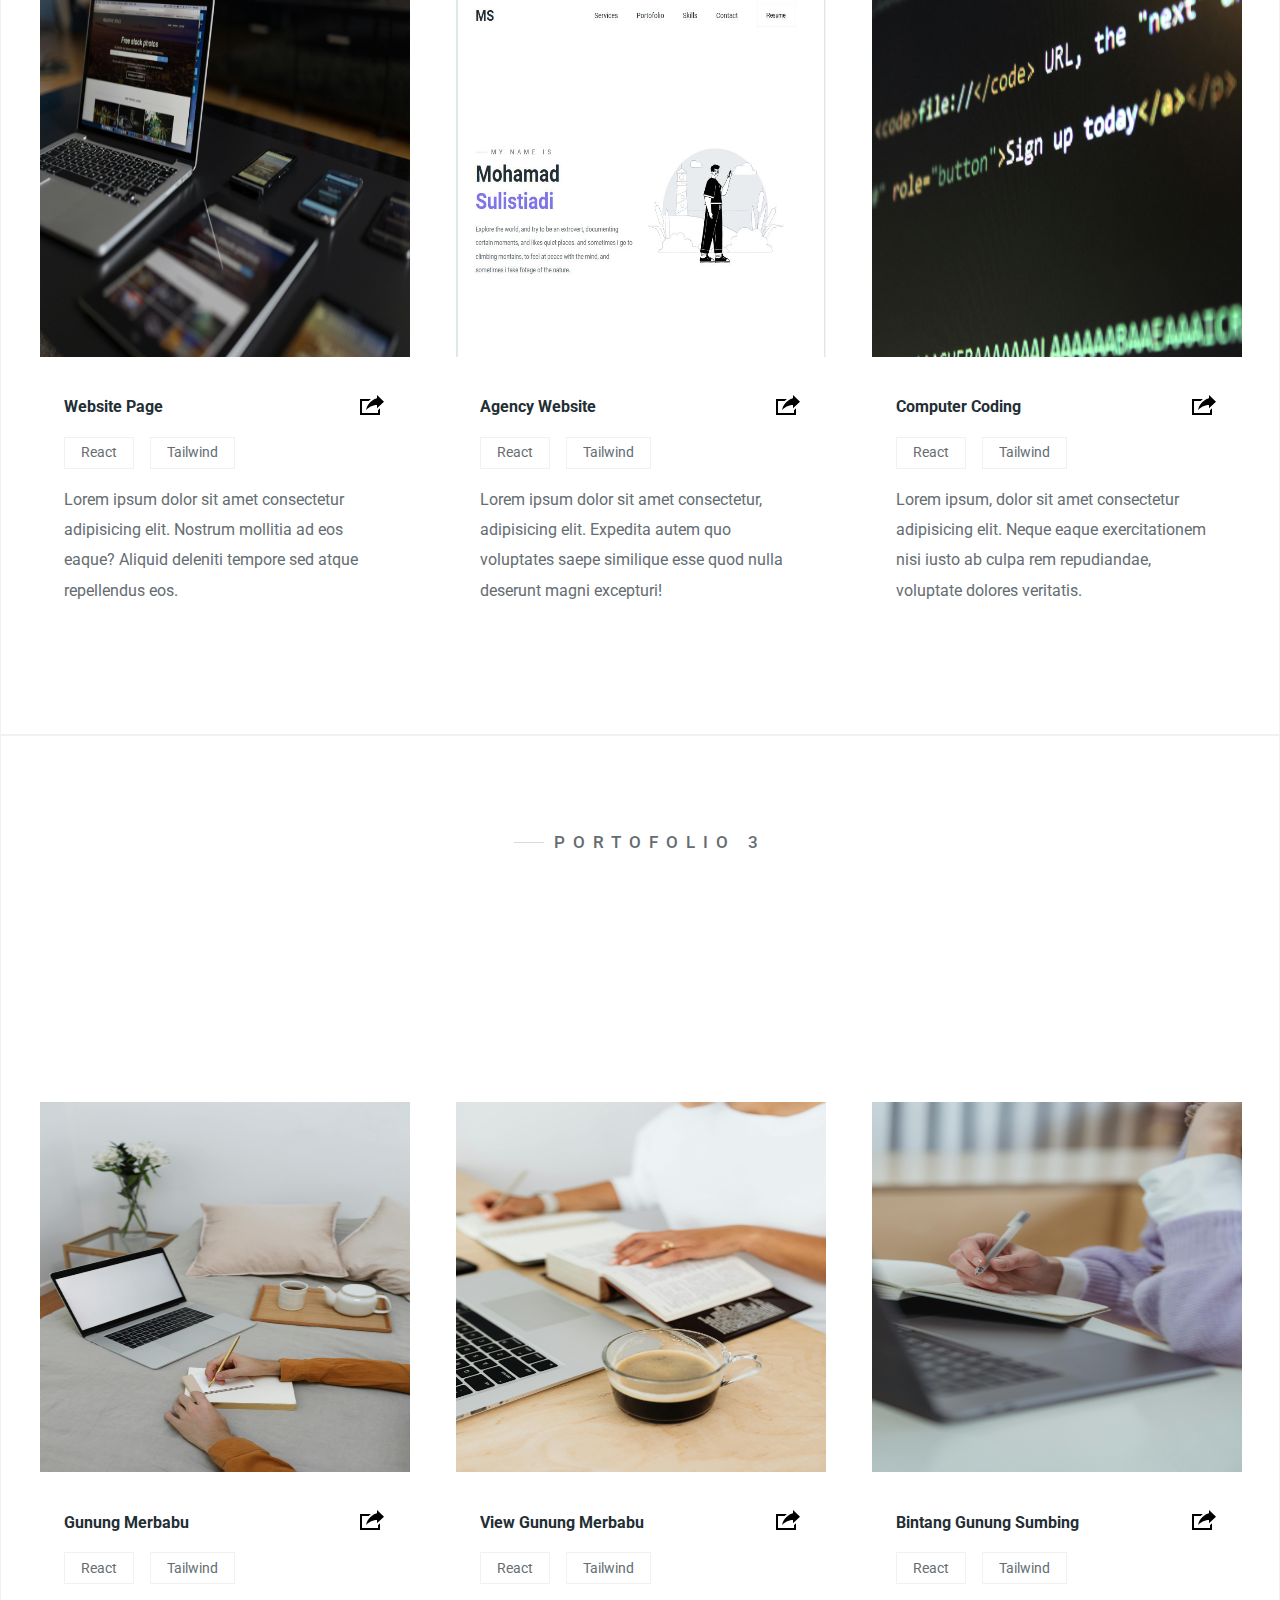
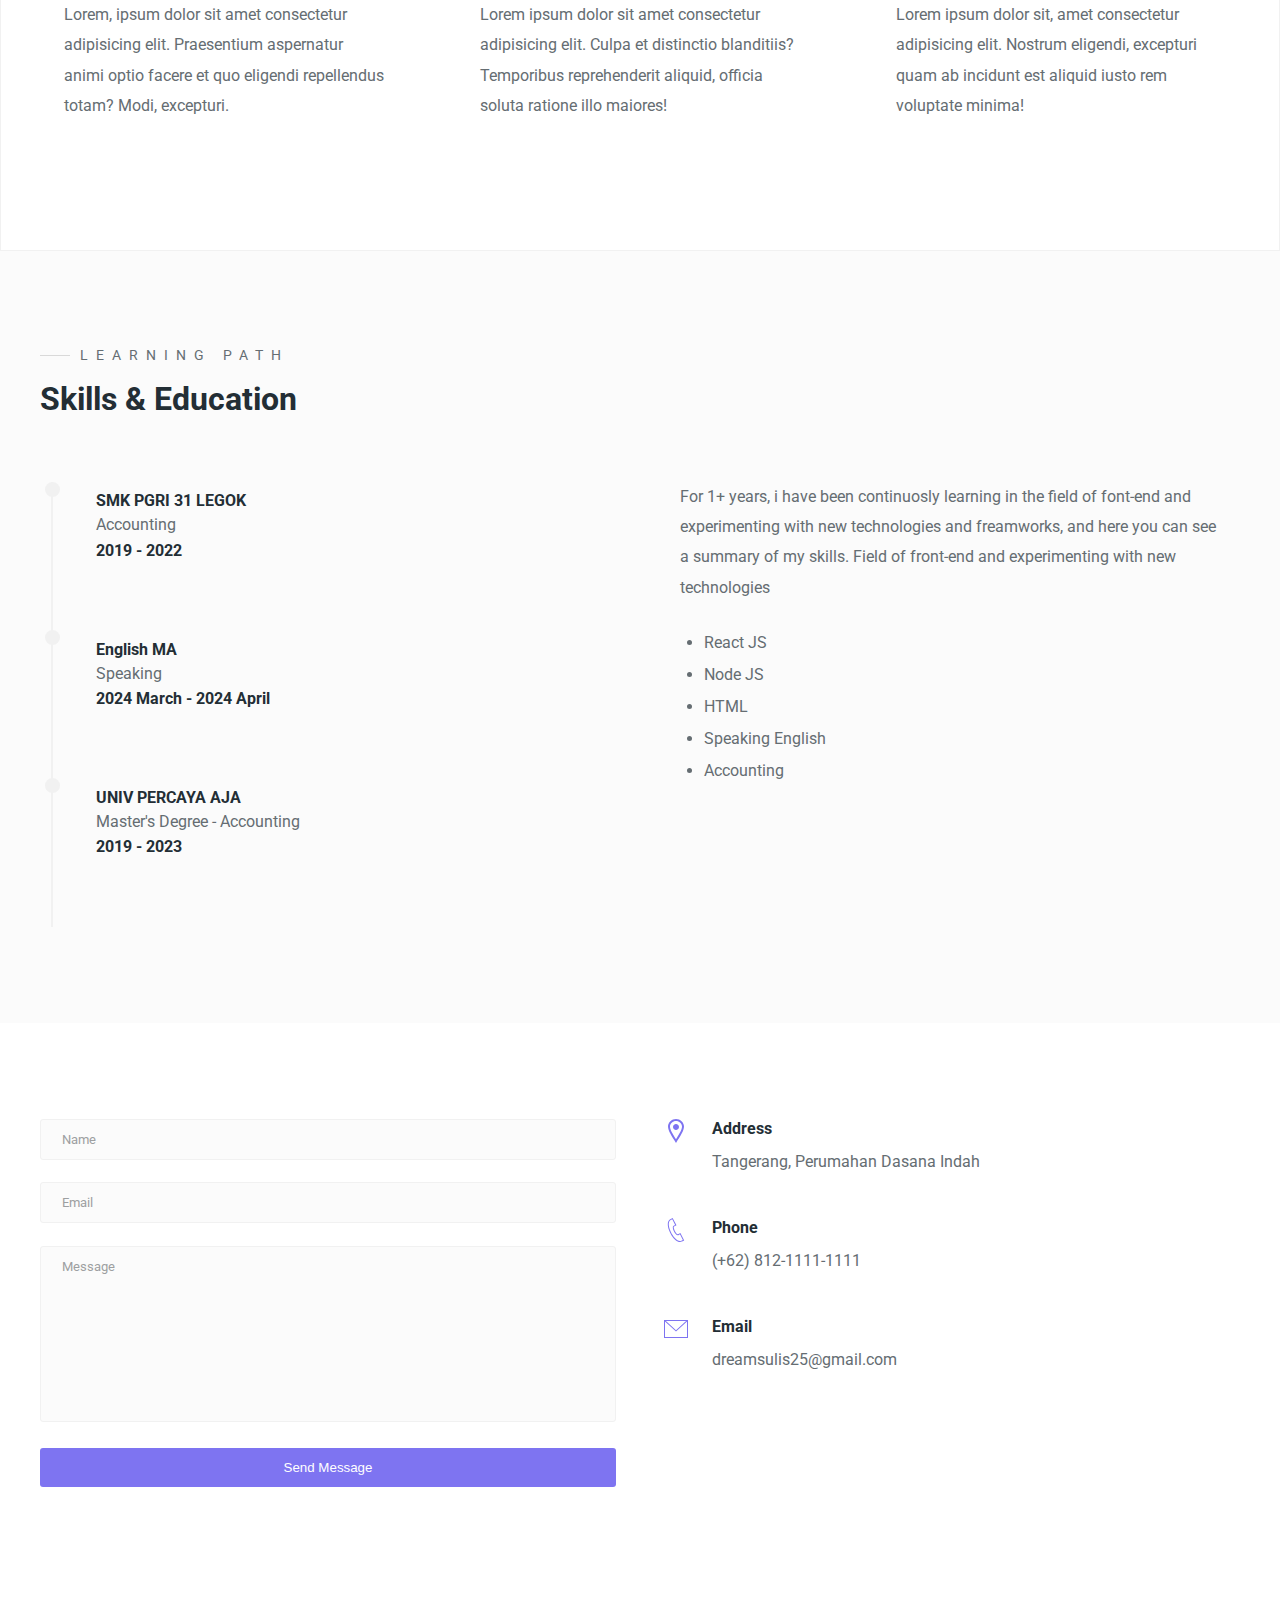
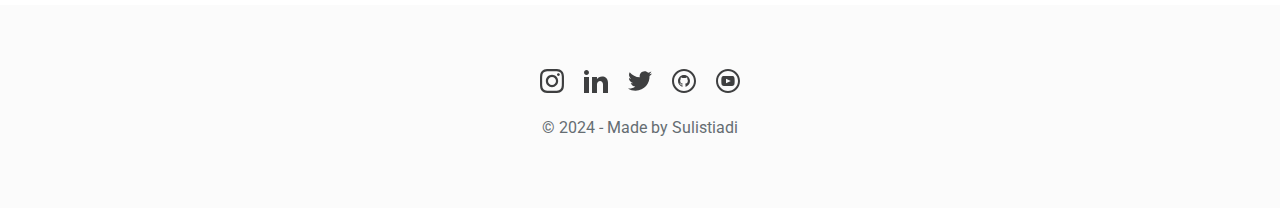
==== commit e83d05c9: "Add files via upload" ====
--- a/index.html
+++ b/index.html
@@ -86,7 +86,7 @@
                     <h4>Copy Writing</h4>
                     <p>
                         Standard Copy Writing. Building the text and implementing your aplications
-                        with documentation Copy Writing.
+                        with documentation & Copy Writing.
                     </p>
                 </div>
             </div>
@@ -95,9 +95,10 @@
 
     <!-- Portofolio -->
     <section id="portofolio">
-        <div class="portofolio main-container">
+        <div class="portofolio main-container ">
             <h3 class="pre-tittle">My Works</h3>
             <h1 class="section-tittle services-tittle">Featured Portofolio</h1>
+            <h3 class="pre-tittle">Portofolio 1</h3>
 
             <div class="grid-3">
                 <!-- Portofolio 1 -->
@@ -118,7 +119,7 @@
                             <div>Tailwind</div>
                         </div>
 
-                        <p>View Gunung Merbabu rute pendakian via selo. bisa di bilang lewat daerah selo. dan Gunung Merbabu Berada tepat di Jawa Tengah. Ketinggian 3.145m atau bisa di sebut 3.145 meter di atas permukaan laut.</p>
+                        <p>Mount Merbabu climbing route via selo. You could say it's through the Selo area. and Mount Merbabu is right in Central Java. The height is 3,145m or you could say 3,145 meters above sea level.</p>
 
                     </div>
                 </div>
@@ -130,18 +131,18 @@
                     <img src="images/sulis1.png" alt="portofolio 2">
                     <div class="portofolio-info">
                         <div class="portofolio-tittle">
-                            <h4>View Gunung Merbabu</h4>
-                            <a href="/" class="portofolio-link">
-                                <svg xmlns="http://www.w3.org/2000/svg" width="24" height="24" viewBox="0 0 24 24"><path d="M6 17c2.269-9.881 11-11.667 11-11.667v-3.333l7 6.637-7 6.696v-3.333s-6.17-.171-11 5zm12 .145v2.855h-16v-12h6.598c.768-.787 1.561-1.449 2.339-2h-10.937v16h20v-6.769l-2 1.914z"/></svg>
-                            </a>
-                        </div>
-
-                        <div class="portofolio-tags">
-                            <div>React</div>
-                            <div>Tailwind</div>
-                        </div>
-
-                        <p>View Gunung Merapi, dari Pos 4/5 Area camp Gunung Mebabu. Yang sangat eksotis.Terdapat awan mengitari Gunung Merapi. Ketinggian Merapi mencapai 2.930m atau bisa di sebut 2.930 meter di atas permukaan laut.</p>
+                            <h4>Trip on Gunung Merbabu</h4>
+                            <a href="/" class="portofolio-link">
+                                <svg xmlns="http://www.w3.org/2000/svg" width="24" height="24" viewBox="0 0 24 24"><path d="M6 17c2.269-9.881 11-11.667 11-11.667v-3.333l7 6.637-7 6.696v-3.333s-6.17-.171-11 5zm12 .145v2.855h-16v-12h6.598c.768-.787 1.561-1.449 2.339-2h-10.937v16h20v-6.769l-2 1.914z"/></svg>
+                            </a>
+                        </div>
+
+                        <div class="portofolio-tags">
+                            <div>React</div>
+                            <div>Tailwind</div>
+                        </div>
+
+                        <p>View of Mount Merapi, from Post 4/5 Mount Mebabu camp area. Very exotic. There are clouds surrounding Mount Merapi. The height of Merapi is 2,930m or you could say 2,930 meters above sea level.</p>
 
                     </div>
                 </div>
@@ -153,25 +154,184 @@
                     <img src="images/sulis2.png" alt="portofolio 3">
                     <div class="portofolio-info">
                         <div class="portofolio-tittle">
-                            <h4>Bintang Gunung Sumbing</h4>
-                            <a href="/" class="portofolio-link">
-                                <svg xmlns="http://www.w3.org/2000/svg" width="24" height="24" viewBox="0 0 24 24"><path d="M6 17c2.269-9.881 11-11.667 11-11.667v-3.333l7 6.637-7 6.696v-3.333s-6.17-.171-11 5zm12 .145v2.855h-16v-12h6.598c.768-.787 1.561-1.449 2.339-2h-10.937v16h20v-6.769l-2 1.914z"/></svg>
-                            </a>
-                        </div>
-
-                        <div class="portofolio-tags">
-                            <div>React</div>
-                            <div>Tailwind</div>
-                        </div>
-
-                        <p>View Bintang, dari Gunung Sumbing. Foto ini saya ambil Jam 21:00 WIB atau bisa di sebut Waktu Indonesia barat. Dan gunung sumbing terletak di jawa tengah. bisa di bilang wonosobo. Dan tinggi Gunung Sumbing sendiri terletak di 3.371m atau bisa di sebut 2.930 meter di atas permukaan laut.</p>
+                            <h4>Stars view Gunung Sumbing</h4>
+                            <a href="/" class="portofolio-link">
+                                <svg xmlns="http://www.w3.org/2000/svg" width="24" height="24" viewBox="0 0 24 24"><path d="M6 17c2.269-9.881 11-11.667 11-11.667v-3.333l7 6.637-7 6.696v-3.333s-6.17-.171-11 5zm12 .145v2.855h-16v-12h6.598c.768-.787 1.561-1.449 2.339-2h-10.937v16h20v-6.769l-2 1.914z"/></svg>
+                            </a>
+                        </div>
+
+                        <div class="portofolio-tags">
+                            <div>React</div>
+                            <div>Tailwind</div>
+                        </div>
+
+                        <p>Stars View, from Mount Sumbing. I took this photo at 21:00 WIB or what could be called West Indonesia Time. And Mount Sumbing is located in Central Java. you could say Wonosobo. And the height of Mount Sumbing itself is 3,371m or you could say 3,371 meters above sea level.</p>
 
                     </div>
                 </div>
             </div>
         </div>
     </section>
+
     <!-- End of Portofolio -->
+
+    <!-- Portofolio Bagian 2 -->
+    <section id="portofolio">
+        <div class="portofolio main-container ">
+            <h3 class="pre-tittle">Portofolio 2</h3>
+
+            <div class="grid-3">
+                <!-- Portofolio 1 -->
+                <div class="portofolio">
+                    <div class="portofolio-cover">
+                    </div>
+                    <img src="images/sulisa.png" alt="portofolio 1">
+                    <div class="portofolio-info">
+                        <div class="portofolio-tittle">
+                            <h4>Website Page</h4>
+                            <a href="/" class="portofolio-link">
+                                <svg xmlns="http://www.w3.org/2000/svg" width="24" height="24" viewBox="0 0 24 24"><path d="M6 17c2.269-9.881 11-11.667 11-11.667v-3.333l7 6.637-7 6.696v-3.333s-6.17-.171-11 5zm12 .145v2.855h-16v-12h6.598c.768-.787 1.561-1.449 2.339-2h-10.937v16h20v-6.769l-2 1.914z"/></svg>
+                            </a>
+                        </div>
+
+                        <div class="portofolio-tags">
+                            <div>React</div>
+                            <div>Tailwind</div>
+                        </div>
+
+                        <p>Lorem ipsum dolor sit amet consectetur adipisicing elit. Nostrum mollitia ad eos eaque? Aliquid deleniti tempore sed atque repellendus eos.</p>
+
+                    </div>
+                </div>
+                
+                <!-- Portofolio 2 -->
+                <div class="portofolio">
+                    <div class="portofolio-cover">
+                    </div>
+                    <img src="images/sulisa1.png" alt="portofolio 2">
+                    <div class="portofolio-info">
+                        <div class="portofolio-tittle">
+                            <h4>Agency Website</h4>
+                            <a href="/" class="portofolio-link">
+                                <svg xmlns="http://www.w3.org/2000/svg" width="24" height="24" viewBox="0 0 24 24"><path d="M6 17c2.269-9.881 11-11.667 11-11.667v-3.333l7 6.637-7 6.696v-3.333s-6.17-.171-11 5zm12 .145v2.855h-16v-12h6.598c.768-.787 1.561-1.449 2.339-2h-10.937v16h20v-6.769l-2 1.914z"/></svg>
+                            </a>
+                        </div>
+
+                        <div class="portofolio-tags">
+                            <div>React</div>
+                            <div>Tailwind</div>
+                        </div>
+
+                        <p>Lorem ipsum dolor sit amet consectetur, adipisicing elit. Expedita autem quo voluptates saepe similique esse quod nulla deserunt magni excepturi!</p>
+
+                    </div>
+                </div>
+
+                <!-- Portofolio 3 -->
+                <div class="portofolio">
+                    <div class="portofolio-cover">
+                    </div>
+                    <img src="images/sulisa2.png" alt="portofolio 3">
+                    <div class="portofolio-info">
+                        <div class="portofolio-tittle">
+                            <h4>Computer Coding</h4>
+                            <a href="/" class="portofolio-link">
+                                <svg xmlns="http://www.w3.org/2000/svg" width="24" height="24" viewBox="0 0 24 24"><path d="M6 17c2.269-9.881 11-11.667 11-11.667v-3.333l7 6.637-7 6.696v-3.333s-6.17-.171-11 5zm12 .145v2.855h-16v-12h6.598c.768-.787 1.561-1.449 2.339-2h-10.937v16h20v-6.769l-2 1.914z"/></svg>
+                            </a>
+                        </div>
+
+                        <div class="portofolio-tags">
+                            <div>React</div>
+                            <div>Tailwind</div>
+                        </div>
+
+                        <p>Lorem ipsum, dolor sit amet consectetur adipisicing elit. Neque eaque exercitationem nisi iusto ab culpa rem repudiandae, voluptate dolores veritatis.</p>
+
+                    </div>
+                </div>
+            </div>
+        </div>
+    </section>
+    <!-- End of Portofolio Bagian 2 -->
+
+    <!-- Portofolio Bagian 3 -->
+    <section id="portofolio">
+        <div class="portofolio main-container ">
+            <h3 class="pre-tittle">Portofolio 3</h3>
+
+            <div class="grid-3">
+                <!-- Portofolio 1 -->
+                <div class="portofolio">
+                    <div class="portofolio-cover">
+                    </div>
+                    <img src="images/sulisb.png" alt="portofolio 1">
+                    <div class="portofolio-info">
+                        <div class="portofolio-tittle">
+                            <h4>Gunung Merbabu</h4>
+                            <a href="/" class="portofolio-link">
+                                <svg xmlns="http://www.w3.org/2000/svg" width="24" height="24" viewBox="0 0 24 24"><path d="M6 17c2.269-9.881 11-11.667 11-11.667v-3.333l7 6.637-7 6.696v-3.333s-6.17-.171-11 5zm12 .145v2.855h-16v-12h6.598c.768-.787 1.561-1.449 2.339-2h-10.937v16h20v-6.769l-2 1.914z"/></svg>
+                            </a>
+                        </div>
+
+                        <div class="portofolio-tags">
+                            <div>React</div>
+                            <div>Tailwind</div>
+                        </div>
+
+                        <p>Lorem, ipsum dolor sit amet consectetur adipisicing elit. Praesentium aspernatur animi optio facere et quo eligendi repellendus totam? Modi, excepturi.</p>
+
+                    </div>
+                </div>
+                
+                <!-- Portofolio 2 -->
+                <div class="portofolio">
+                    <div class="portofolio-cover">
+                    </div>
+                    <img src="images/sulisb1.png" alt="portofolio 2">
+                    <div class="portofolio-info">
+                        <div class="portofolio-tittle">
+                            <h4>View Gunung Merbabu</h4>
+                            <a href="/" class="portofolio-link">
+                                <svg xmlns="http://www.w3.org/2000/svg" width="24" height="24" viewBox="0 0 24 24"><path d="M6 17c2.269-9.881 11-11.667 11-11.667v-3.333l7 6.637-7 6.696v-3.333s-6.17-.171-11 5zm12 .145v2.855h-16v-12h6.598c.768-.787 1.561-1.449 2.339-2h-10.937v16h20v-6.769l-2 1.914z"/></svg>
+                            </a>
+                        </div>
+
+                        <div class="portofolio-tags">
+                            <div>React</div>
+                            <div>Tailwind</div>
+                        </div>
+
+                        <p>Lorem ipsum dolor sit amet consectetur adipisicing elit. Culpa et distinctio blanditiis? Temporibus reprehenderit aliquid, officia soluta ratione illo maiores!</p>
+
+                    </div>
+                </div>
+
+                <!-- Portofolio 3 -->
+                <div class="portofolio">
+                    <div class="portofolio-cover">
+                    </div>
+                    <img src="images/sulisb2.png" alt="portofolio 3">
+                    <div class="portofolio-info">
+                        <div class="portofolio-tittle">
+                            <h4>Bintang Gunung Sumbing</h4>
+                            <a href="/" class="portofolio-link">
+                                <svg xmlns="http://www.w3.org/2000/svg" width="24" height="24" viewBox="0 0 24 24"><path d="M6 17c2.269-9.881 11-11.667 11-11.667v-3.333l7 6.637-7 6.696v-3.333s-6.17-.171-11 5zm12 .145v2.855h-16v-12h6.598c.768-.787 1.561-1.449 2.339-2h-10.937v16h20v-6.769l-2 1.914z"/></svg>
+                            </a>
+                        </div>
+
+                        <div class="portofolio-tags">
+                            <div>React</div>
+                            <div>Tailwind</div>
+                        </div>
+
+                        <p>Lorem ipsum dolor sit, amet consectetur adipisicing elit. Nostrum eligendi, excepturi quam ab incidunt est aliquid iusto rem voluptate minima!</p>
+
+                    </div>
+                </div>
+            </div>
+        </div>
+    </section>
+    <!-- End of Portofolio Bagian 3 -->
 
     <!-- Skill & Education -->
         <section id="skills">
@@ -187,9 +347,9 @@
                                 <div></div>
                         </div>
                         <div class="education-info">
-                        <h4 class="education-tittle">SMP APA YA</h4>
-                        <p>Master's Degree - Accounting</p>
-                        <h4 class="education-years">2013 - 2016</h4>
+                        <h4 class="education-tittle">SMK PGRI 31 LEGOK</h4>
+                        <p>Accounting</p>
+                        <h4 class="education-years">2019 - 2022</h4>
                         </div>
                         </div>
                         <!-- Education 2-->
@@ -198,9 +358,9 @@
                                 <div></div>
                         </div>
                         <div class="education-info">
-                        <h4 class="education-tittle">SMK GEMAWO AJA</h4>
-                        <p>Master's Degree - Accounting</p>
-                        <h4 class="education-years">2016 - 2019</h4>
+                        <h4 class="education-tittle">English MA</h4>
+                        <p>Speaking</p>
+                        <h4 class="education-years">2024 March - 2024 April</h4>
                         </div>
                         </div>
                         <!-- Education 3 -->
@@ -225,17 +385,17 @@
                         <ul>
                             <li>React JS</li>
                             <li>Node JS</li>
-                            <li>MongoDB</li>
                             <li>HTML</li>
+                            <li>Speaking English</li>
                             <li>Accounting</li>
                         </ul>
 
                         <ul>
-                            <li>Traveling/Guide</li>
+                            <!--<li>Traveling/Guide</li>
                             <li>Take Footage - of nature or something memory in the place</li>
-                            <li>Tidur</li>
+                            <li>Speaking English</li>
                             <li>Makan</li>
-                            <li>Ngepush ML</li>
+                            <li>Ngepush ML</li> -->
                         </ul>
                     </div>
                 </div>
